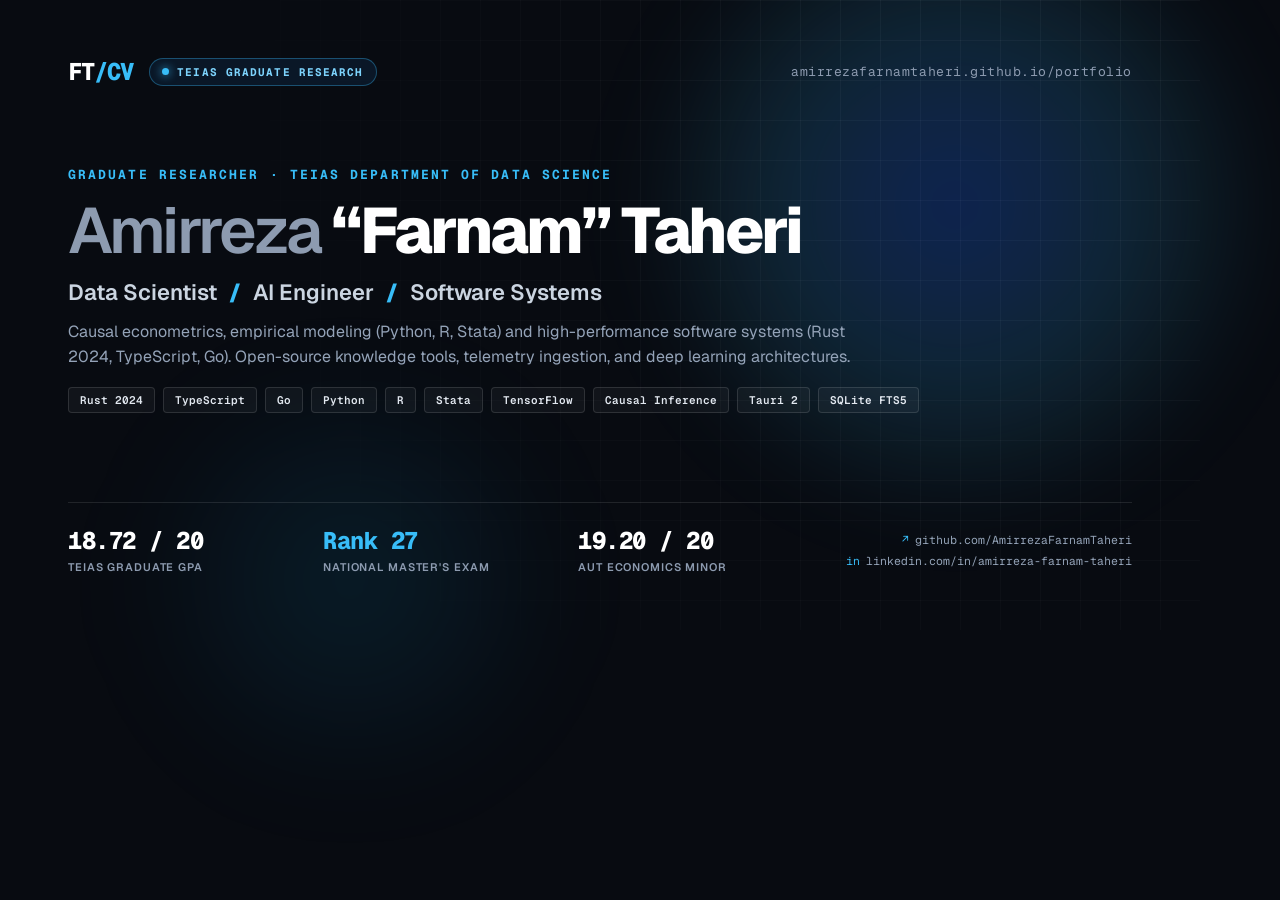
==== og-template.html @ ef6a8a63 "Initial commit" ====
<!doctype html>
<html lang="en">
<head>
  <meta charset="utf-8" />
  <style>
    @import url('https://fonts.googleapis.com/css2?family=Geist:wght@400;500;600;700;800;900&family=Geist+Mono:wght@400;500;600;700&display=swap');

    * {
      box-sizing: border-box;
      margin: 0;
      padding: 0;
    }

    body {
      width: 1200px;
      height: 630px;
      overflow: hidden;
      background-color: #080b11;
      color: #f3f6fc;
      font-family: 'Geist', -apple-system, BlinkMacSystemFont, 'Segoe UI', sans-serif;
      position: relative;
      display: flex;
      flex-direction: column;
      justify-content: space-between;
      padding: 56px 68px;
      -webkit-font-smoothing: antialiased;
    }

    /* Subtle background grid & radial glow */
    .bg-grid {
      position: absolute;
      inset: 0;
      background-image: 
        linear-gradient(to right, rgba(255, 255, 255, 0.04) 1px, transparent 1px),
        linear-gradient(to bottom, rgba(255, 255, 255, 0.04) 1px, transparent 1px);
      background-size: 40px 40px;
      mask-image: radial-gradient(circle at 85% 20%, black 15%, transparent 75%);
      -webkit-mask-image: radial-gradient(circle at 85% 20%, black 15%, transparent 75%);
      pointer-events: none;
    }

    .glow-radial {
      position: absolute;
      top: -120px;
      right: -80px;
      width: 650px;
      height: 650px;
      background: radial-gradient(circle, rgba(30, 86, 227, 0.32) 0%, rgba(56, 189, 248, 0.15) 40%, transparent 70%);
      pointer-events: none;
      filter: blur(40px);
    }

    .glow-bottom {
      position: absolute;
      bottom: -150px;
      left: 100px;
      width: 500px;
      height: 400px;
      background: radial-gradient(circle, rgba(14, 165, 233, 0.12) 0%, transparent 70%);
      pointer-events: none;
      filter: blur(50px);
    }

    /* Header Row */
    .header {
      display: flex;
      justify-content: space-between;
      align-items: center;
      position: relative;
      z-index: 2;
    }

    .brand {
      display: flex;
      align-items: center;
      gap: 16px;
    }

    .wordmark {
      font-family: 'Geist Mono', monospace;
      font-size: 24px;
      font-weight: 800;
      letter-spacing: -0.04em;
      color: #ffffff;
    }

    .wordmark span {
      color: #38bdf8;
    }

    .status-badge {
      display: inline-flex;
      align-items: center;
      gap: 8px;
      font-family: 'Geist Mono', monospace;
      font-size: 11px;
      font-weight: 700;
      letter-spacing: 0.1em;
      text-transform: uppercase;
      padding: 6px 12px;
      border: 1px solid rgba(56, 189, 248, 0.35);
      background: rgba(12, 33, 56, 0.6);
      border-radius: 999px;
      color: #7dd3fc;
    }

    .status-dot {
      width: 7px;
      height: 7px;
      background-color: #38bdf8;
      border-radius: 50%;
      box-shadow: 0 0 10px #38bdf8;
    }

    .domain {
      font-family: 'Geist Mono', monospace;
      font-size: 13px;
      color: #8d9bb0;
      letter-spacing: 0.04em;
    }

    /* Center Content */
    .center-content {
      position: relative;
      z-index: 2;
      display: flex;
      flex-direction: column;
      gap: 14px;
      margin-top: -10px;
    }

    .kicker {
      font-family: 'Geist Mono', monospace;
      font-size: 13px;
      font-weight: 700;
      letter-spacing: 0.16em;
      text-transform: uppercase;
      color: #38bdf8;
    }

    h1 {
      font-size: 64px;
      font-weight: 800;
      letter-spacing: -0.045em;
      line-height: 1.05;
      color: #ffffff;
    }

    h1 .prefix {
      color: #8d9bb0;
      font-weight: 600;
    }

    .roles {
      font-size: 22px;
      font-weight: 600;
      color: #cbd5e1;
      display: flex;
      align-items: center;
      gap: 12px;
    }

    .roles span.sep {
      color: #38bdf8;
      font-weight: 800;
    }

    .summary {
      font-size: 16px;
      line-height: 1.55;
      color: #94a3b8;
      max-width: 820px;
    }

    .tags {
      display: flex;
      flex-wrap: wrap;
      gap: 8px;
      margin-top: 4px;
    }

    .tag {
      font-family: 'Geist Mono', monospace;
      font-size: 11px;
      font-weight: 600;
      padding: 5px 11px;
      border: 1px solid rgba(255, 255, 255, 0.12);
      background: rgba(255, 255, 255, 0.04);
      color: #e2e8f0;
      border-radius: 4px;
    }

    /* Footer Telemetry Banner */
    .footer-ledger {
      display: grid;
      grid-template-columns: repeat(3, 1fr) 1.25fr;
      gap: 16px;
      position: relative;
      z-index: 2;
      border-top: 1px solid rgba(255, 255, 255, 0.1);
      padding-top: 22px;
    }

    .stat-card {
      display: flex;
      flex-direction: column;
      gap: 4px;
    }

    .stat-val {
      font-family: 'Geist Mono', monospace;
      font-size: 24px;
      font-weight: 800;
      color: #ffffff;
      letter-spacing: -0.02em;
    }

    .stat-val.accent {
      color: #38bdf8;
    }

    .stat-lbl {
      font-size: 11px;
      font-weight: 600;
      text-transform: uppercase;
      letter-spacing: 0.08em;
      color: #8d9bb0;
    }

    .contact-block {
      display: flex;
      flex-direction: column;
      justify-content: center;
      align-items: flex-end;
      gap: 6px;
      font-family: 'Geist Mono', monospace;
      font-size: 11.5px;
      color: #94a3b8;
    }

    .contact-row {
      display: flex;
      align-items: center;
      gap: 6px;
    }

    .contact-row span.icon {
      color: #38bdf8;
    }
  </style>
</head>
<body>
  <div class="bg-grid"></div>
  <div class="glow-radial"></div>
  <div class="glow-bottom"></div>

  <!-- Header -->
  <header class="header">
    <div class="brand">
      <div class="wordmark">FT<span>/CV</span></div>
      <div class="status-badge">
        <span class="status-dot"></span>
        <span>TEIAS GRADUATE RESEARCH</span>
      </div>
    </div>
    <div class="domain">amirrezafarnamtaheri.github.io/portfolio</div>
  </header>

  <!-- Center Content -->
  <main class="center-content">
    <div class="kicker">Graduate Researcher · TeIAS Department of Data Science</div>
    <h1>
      <span class="prefix">Amirreza</span> “Farnam” Taheri
    </h1>
    <div class="roles">
      <span>Data Scientist</span>
      <span class="sep">/</span>
      <span>AI Engineer</span>
      <span class="sep">/</span>
      <span>Software Systems</span>
    </div>
    <p class="summary">
      Causal econometrics, empirical modeling (Python, R, Stata) and high-performance software systems (Rust 2024, TypeScript, Go). Open-source knowledge tools, telemetry ingestion, and deep learning architectures.
    </p>
    <div class="tags">
      <span class="tag">Rust 2024</span>
      <span class="tag">TypeScript</span>
      <span class="tag">Go</span>
      <span class="tag">Python</span>
      <span class="tag">R</span>
      <span class="tag">Stata</span>
      <span class="tag">TensorFlow</span>
      <span class="tag">Causal Inference</span>
      <span class="tag">Tauri 2</span>
      <span class="tag">SQLite FTS5</span>
    </div>
  </main>

  <!-- Bottom Distinction Ledger -->
  <footer class="footer-ledger">
    <div class="stat-card">
      <div class="stat-val">18.72 / 20</div>
      <div class="stat-lbl">TeIAS Graduate GPA</div>
    </div>
    <div class="stat-card">
      <div class="stat-val accent">Rank 27</div>
      <div class="stat-lbl">National Master's Exam</div>
    </div>
    <div class="stat-card">
      <div class="stat-val">19.20 / 20</div>
      <div class="stat-lbl">AUT Economics Minor</div>
    </div>
    <div class="contact-block">
      <div class="contact-row">
        <span class="icon">↗</span>
        <span>github.com/AmirrezaFarnamTaheri</span>
      </div>
      <div class="contact-row">
        <span class="icon">in</span>
        <span>linkedin.com/in/amirreza-farnam-taheri</span>
      </div>
    </div>
  </footer>
</body>
</html>
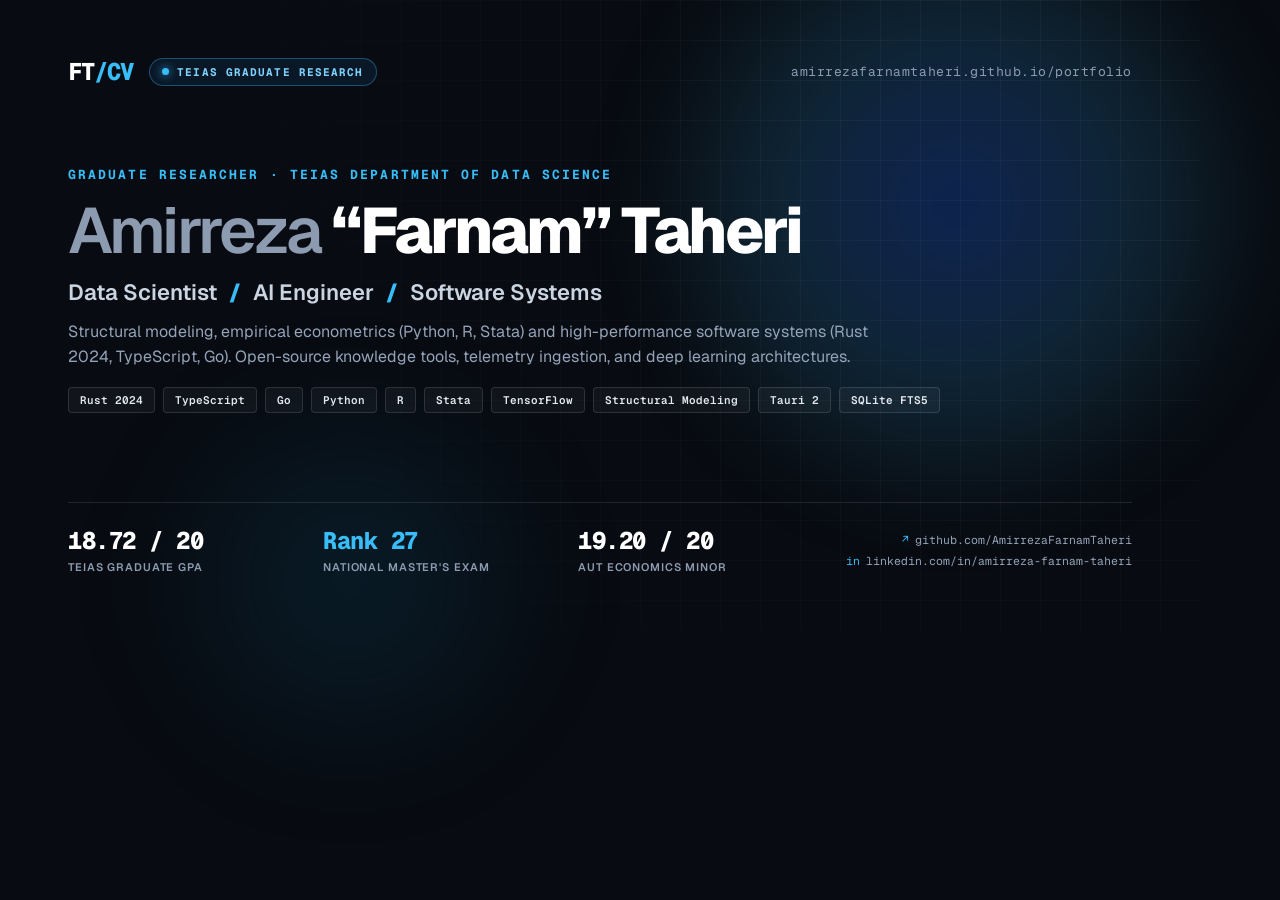
==== commit d1aa83b8: "feat(resume): update focus to structural modeling and econometrics, add TeIAS scholarship, and refin" ====
--- a/og-template.html
+++ b/og-template.html
@@ -280,7 +280,7 @@
       <span>Software Systems</span>
     </div>
     <p class="summary">
-      Causal econometrics, empirical modeling (Python, R, Stata) and high-performance software systems (Rust 2024, TypeScript, Go). Open-source knowledge tools, telemetry ingestion, and deep learning architectures.
+      Structural modeling, empirical econometrics (Python, R, Stata) and high-performance software systems (Rust 2024, TypeScript, Go). Open-source knowledge tools, telemetry ingestion, and deep learning architectures.
     </p>
     <div class="tags">
       <span class="tag">Rust 2024</span>
@@ -290,7 +290,7 @@
       <span class="tag">R</span>
       <span class="tag">Stata</span>
       <span class="tag">TensorFlow</span>
-      <span class="tag">Causal Inference</span>
+      <span class="tag">Structural Modeling</span>
       <span class="tag">Tauri 2</span>
       <span class="tag">SQLite FTS5</span>
     </div>
